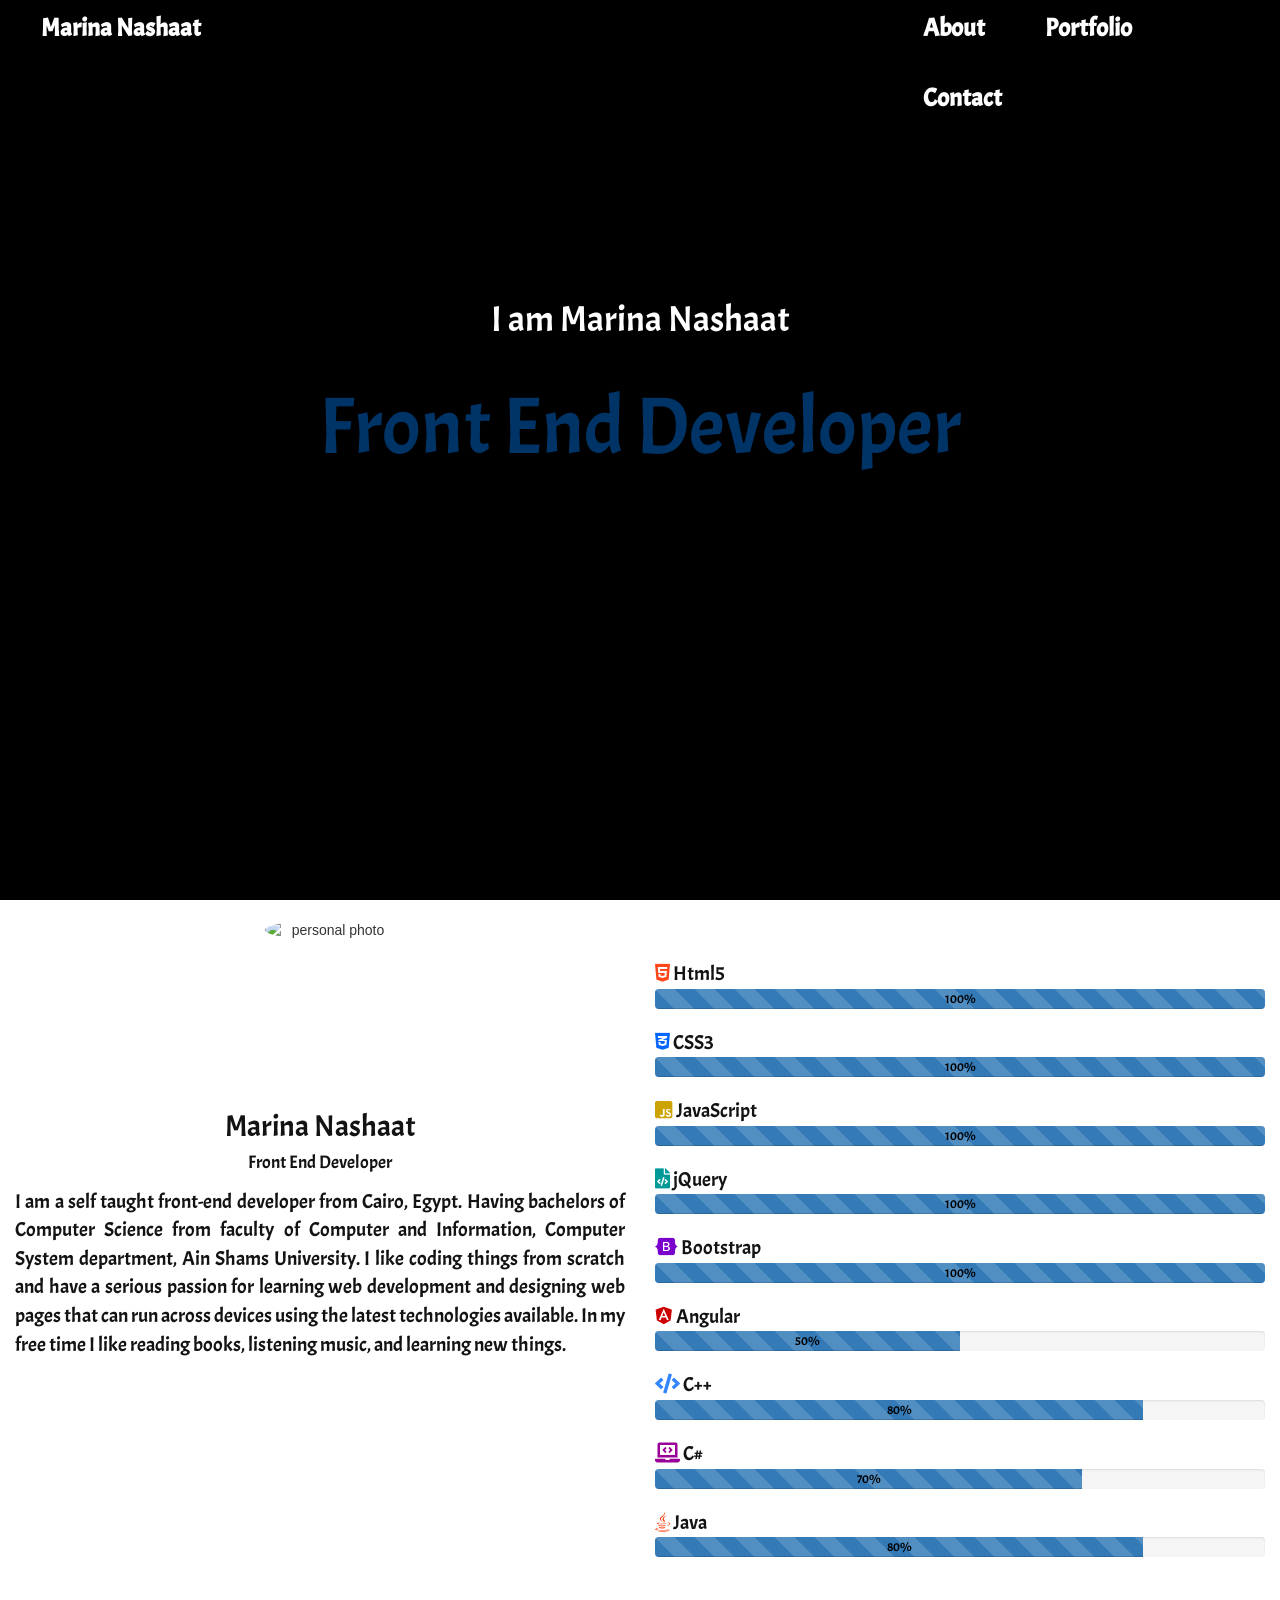
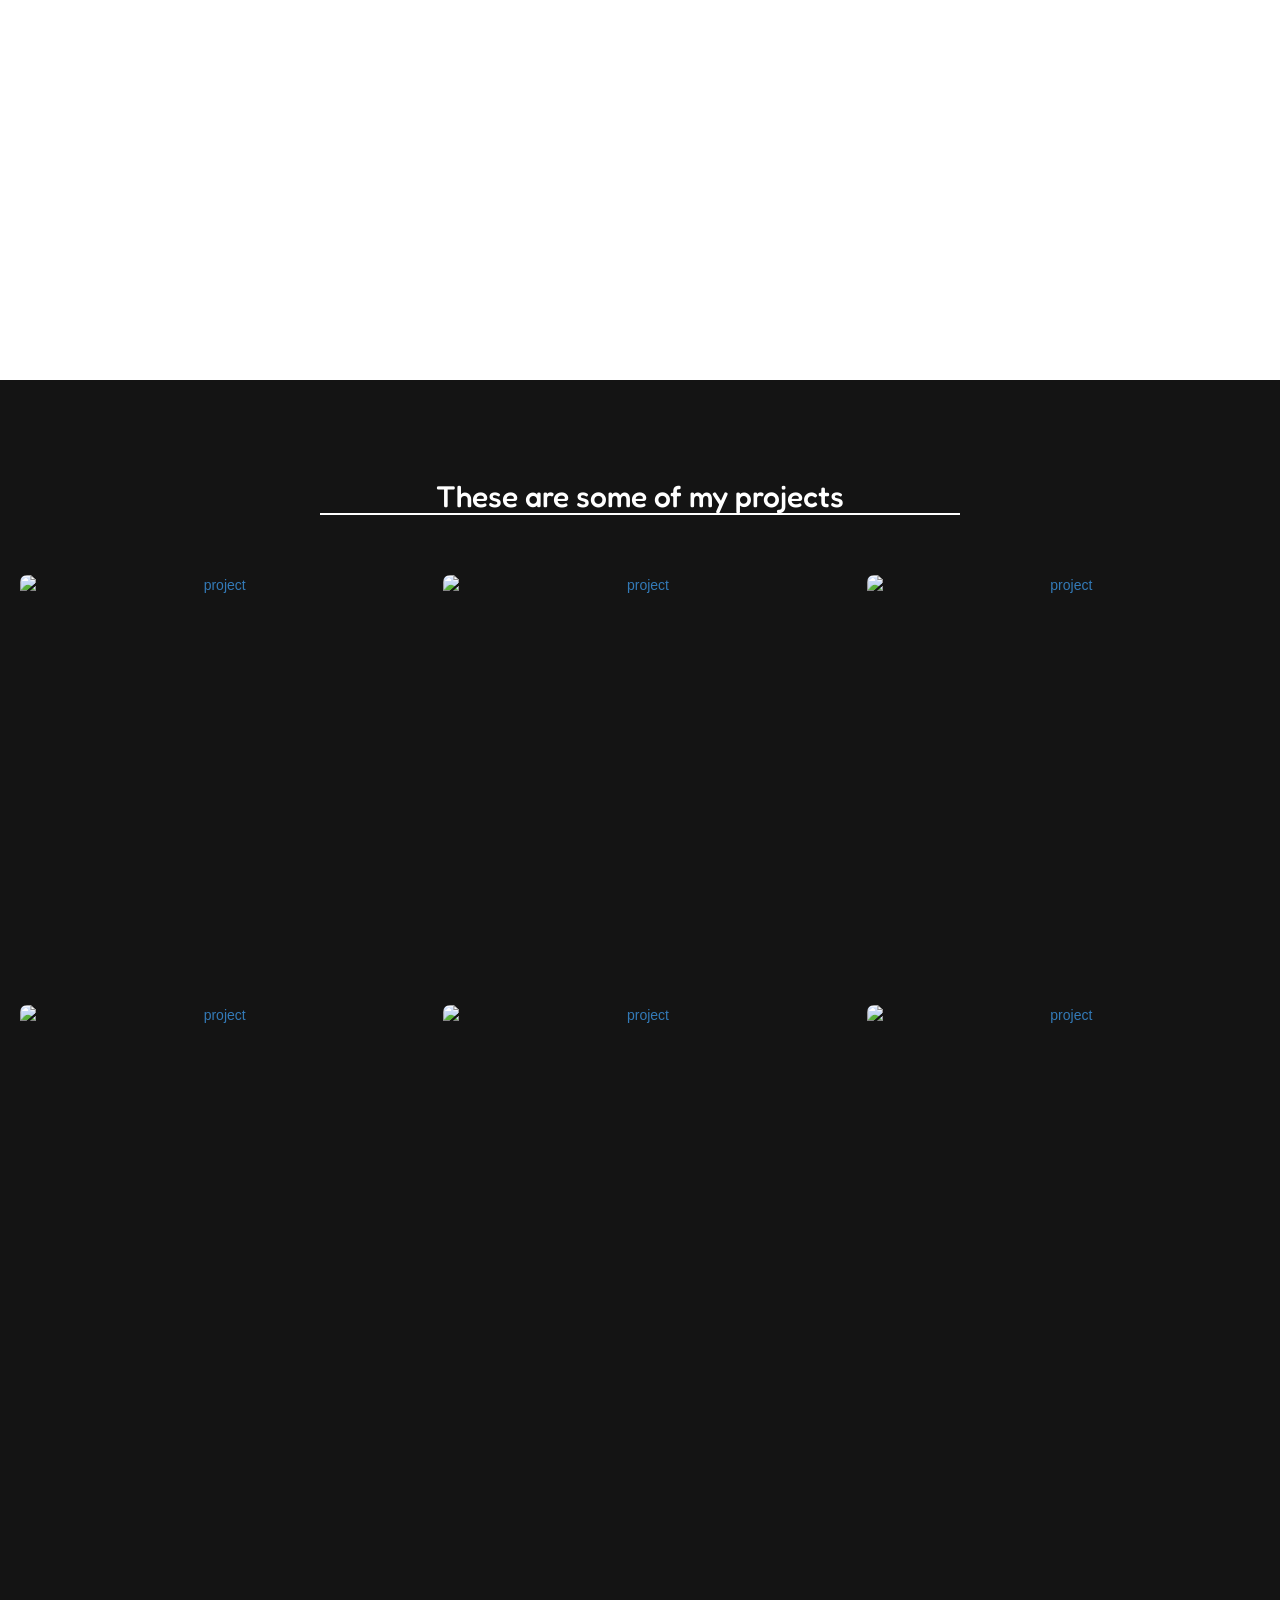
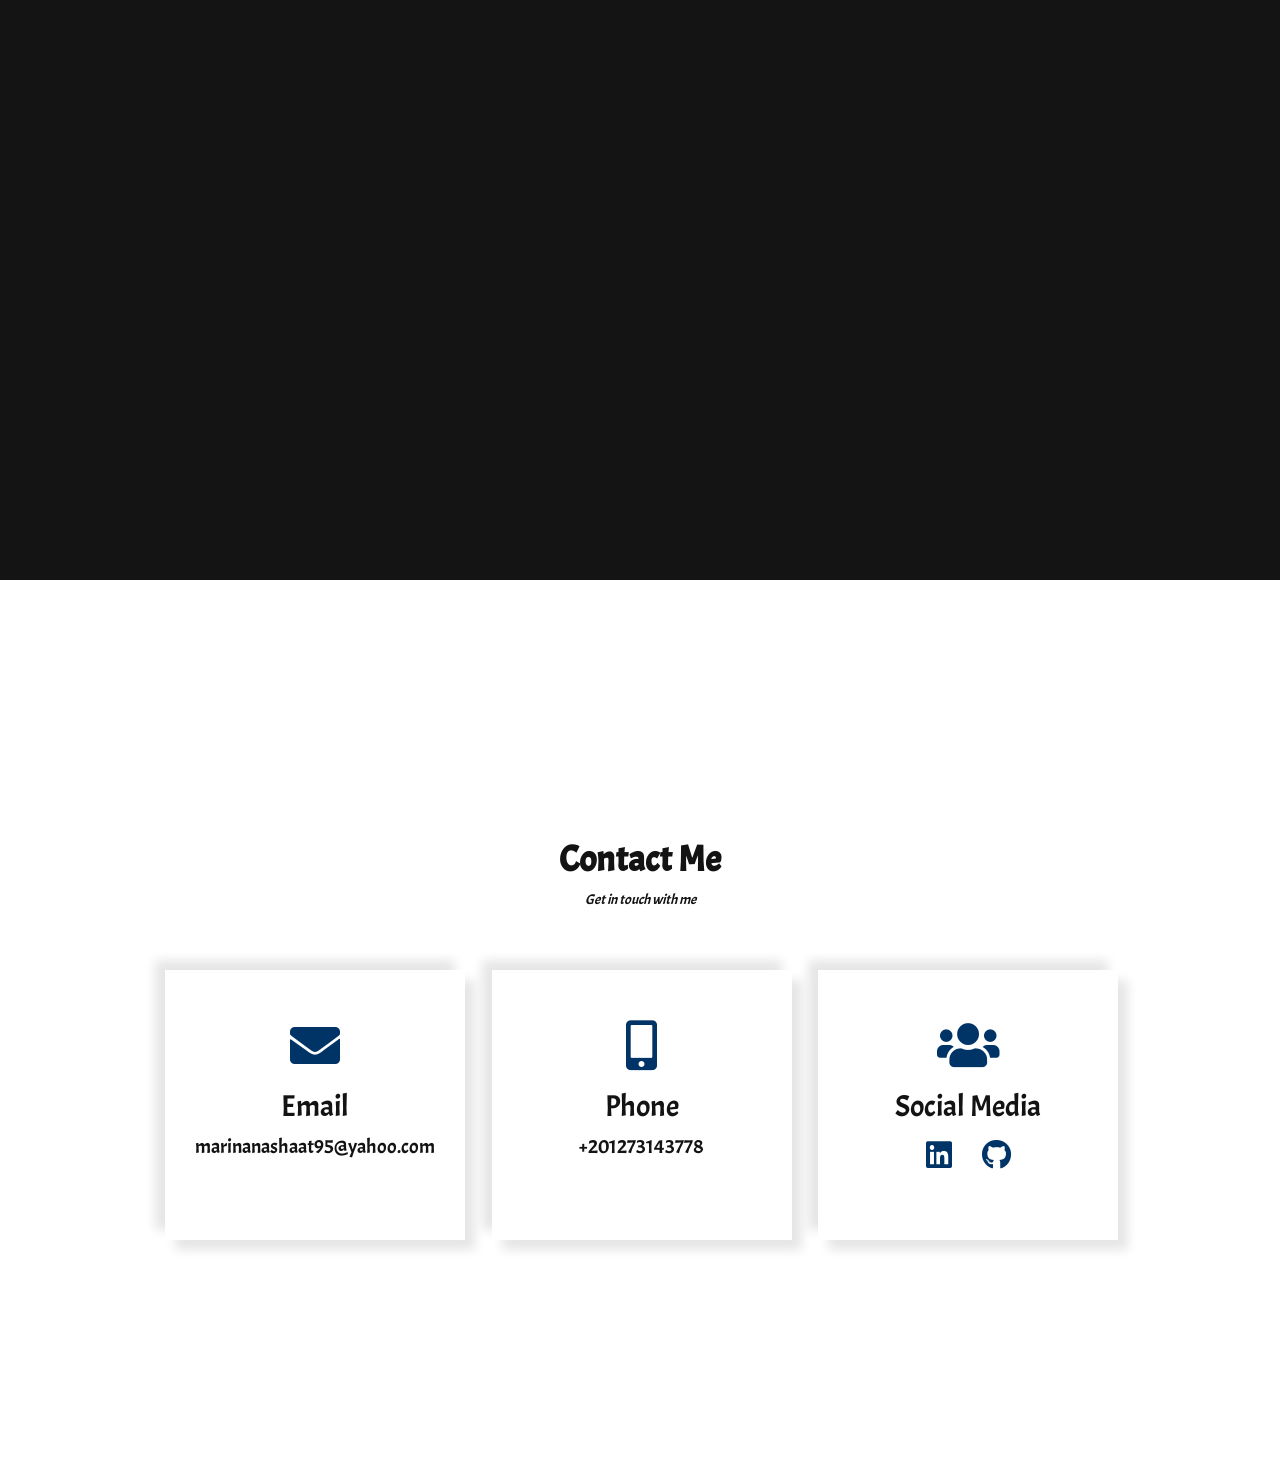
==== A Personal Portfolio.html @ 0602b3c5 "Create homepage" ====
<!DOCTYPE html>
<html lang="en">

<head>
    <title>My Portfolio</title>
    <link href="style.css" rel="stylesheet">
    <link href="https://use.fontawesome.com/releases/v5.8.2/css/all.css" rel="stylesheet" />
    <link rel="stylesheet" href="https://maxcdn.bootstrapcdn.com/bootstrap/3.4.1/css/bootstrap.min.css">
    <script src="https://ajax.googleapis.com/ajax/libs/jquery/3.4.1/jquery.min.js"></script>

    <script src="https://maxcdn.bootstrapcdn.com/bootstrap/3.4.1/js/bootstrap.min.js"></script>

    <link href="https://fonts.googleapis.com/css?family=Acme&display=swap" rel="stylesheet">
    <link href="https://fonts.googleapis.com/css?family=Indie+Flower&display=swap" rel="stylesheet">
    <link href="https://fonts.googleapis.com/css?family=Fredoka+One&display=swap" rel="stylesheet">





</head>

<body>
    <header class="nav-header">
        <div class="logo">
            <a href="#">
                Marina Nashaat
            </a>
        </div>
        <nav id="navbar">
            <a class="nav-link" href="#about-me">About</a>
            <a class="nav-link" href="#projects">Portfolio</a>
            <a class="nav-link" href="#contact">Contact</a>
        </nav>
    </header>
    <main>
        <section id="welcome-section">

            <h1 class="div-welcome">I am Marina Nashaat</h1>
            <P class="div-welcome">Front End Developer</P>
        </section>
        <section id="about-me" class="container">
            <div class="row">
                <div class="personal-info col-md-6 text-center">
                    <div class="img-div text-center">
                        <img src="https://github.com/MarinaNashaat/My-Portfolio/blob/master/mypic.png?raw=true" alt="personal photo" class="img-circle text-center">

                    </div>

                    <div class="info-div text-center">
                        <h2> Marina Nashaat</h2>
                        <h4>Front End Developer</h4>
                        <p style="text-align: justify">
                            I am a self taught front-end developer from Cairo, Egypt. Having bachelors of Computer Science from faculty of Computer and Information, Computer System department, Ain Shams University. I like coding things from scratch and have a serious passion for
                            learning web development and designing web pages that can run across devices using the latest technologies available. In my free time I like reading books, listening music, and learning new things.

                        </p>
                    </div>

                </div>
                <div class="skills col-md-6">
                    <span><i class="fab fa-html5" style="color:#ff471a"></i> Html5</span>
                    <div class="html-div progress ">
                        <div class="progress-bar progress-bar-striped active " style="width:100% ;color:black;">
                            100%
                        </div>
                    </div>


                    <span><i class="fab fa-css3-alt" style="color:#0066ff"></i> CSS3</span>
                    <div class="css-div progress">
                        <div class="progress-bar progress-bar-striped active " style="width:100% ;color:black">
                            100%
                        </div>
                    </div>

                    <span><i class="fab fa-js-square"style="color:#cca300"></i> JavaScript</span>
                    <div class="js-div progress">
                        <div class="progress-bar progress-bar-striped active " style="width:100%;color:black">
                            100%
                        </div>
                    </div>

                    <span><i class="fas fa-file-code"style="color:#009999"></i> jQuery</span>
                    <div class="jQ-div progress">
                        <div class="progress-bar progress-bar-striped active" style="width:100%;color:black">
                            100%
                        </div>
                    </div>

                    <span><i class="fab fa-bootstrap"style="color:#7a00cc"></i> Bootstrap</span>
                    <div class="bootstrap-div progress">
                        <div class="progress-bar progress-bar-striped active " style="width:100%;color:black">
                            100%
                        </div>
                    </div>

                    <span><i class="fab fa-angular"style="color:#cc0000"></i> Angular</span>
                    <div class="angular-div progress">
                        <div class="progress-bar progress-bar-striped active " style="width:50%;color:black">
                            50%
                        </div>
                    </div>

                    <span><i class="fas fa-code"style="color:#3385ff"></i> C++</span>
                    <div class="cplus-div progress">
                        <div class="progress-bar progress-bar-striped active " style="width:80%;color:black">
                            80%
                        </div>
                    </div>

                    <span><i class="fas fa-laptop-code"style="color:#990099"></i> C#</span>
                    <div class="csharp-div progress">
                        <div class="progress-bar progress-bar-striped active " style="width:70%;color:black">
                            70%
                        </div>
                    </div>

                    <span><i class="fab fa-java"style="color:#ff3300"></i> Java</span>
                    <div class="java-div progress">
                        <div class="progress-bar progress-bar-striped active " style="width:80%;color:black">
                            80%
                        </div>
                    </div>

                </div>
            </div>
        </section>
        <section id="projects">
            <h2 id="project-header">These are some of my projects
            </h2>
            <div class="projects-grid ">
                <div class="project-link">
                    <a href="https://marinanashaat.github.io/Build-a-Tribute-Page/" target="_blank" class="project-tile">
                        <div class="project-div">
                            <img class="project-img" src="https://raw.githubusercontent.com/freeCodeCamp/cdn/master/build/testable-projects-fcc/images/tribute.jpg" alt="project" />
                            <div class="project-title1">
                                <h2>
                                    Tribute Page
                                </h2>
                            </div>
                        </div>
                    </a>
                </div>

                <div class="project-link">
                    <a href="https://marinanashaat.github.io/JavaScript-Calculator/" target="_blank" class="project-tile">
                        <div class="project-div">
                            <img class="project-img" src="https://github.com/MarinaNashaat/JavaScript-Calculator/blob/master/image.png?raw=true" alt="project" />
                            <div class="project-title1">
                                <h2>
                                    JavaScript Calculator
                                </h2>
                            </div>
                        </div>
                    </a>
                </div>
                <div class="project-link">
                    <a href="https://marinanashaat.github.io/PixerArtMaker/" target="_blank" class="project-tile">
                        <div class="project-div">
                            <img class="project-img" src="https://github.com/MarinaNashaat/PixerArtMaker/blob/master/img.jpg?raw=true" alt="project" />
                            <div class="project-title1">
                                <h2>
                                    Pixel Maker
                                </h2>
                            </div>
                        </div>
                    </a>
                </div>
                <div class="project-link">
                    <a href="https://marinanashaat.github.io/Build-a-Product-Landing-Page/" target="_blank" class="project-tile">
                        <div class="project-div">
                            <img class="project-img" src="https://github.com/MarinaNashaat/Build-a-Product-Landing-Page/blob/master/img.jpg?raw=true" alt="project" />
                            <div class="project-title2">
                                <h2>
                                    Trombones Landing Page
                                </h2>
                            </div>
                        </div>
                    </a>
                </div>
                <div class="project-link">
                    <a href="https://marinanashaat.github.io/Samsung-Products-Land/" target="_blank" class="project-tile">
                        <div class="project-div">
                            <img class="project-img" src="https://github.com/MarinaNashaat/Samsung-Products-Land/blob/master/img.jpg?raw=true" alt="project" />
                            <div class="project-title2">
                                <h2>
                                    Samsung Landing Page
                                </h2>
                            </div>
                        </div>
                    </a>
                </div>
                <div class="project-link">
                    <a href="https://marinanashaat.github.io/Build-a-Survey-Form/" target="_blank" class="project-tile">
                        <div class="project-div">
                            <img class="project-img" src="https://github.com/MarinaNashaat/Build-a-Survey-Form/blob/master/img2.jpg?raw=true" alt="project" />
                            <div class="project-title2">
                                <h2>
                                    Survey Form
                                </h2>
                            </div>
                        </div>
                    </a>
                </div>

            </div>


        </section>
        <section id="contact">
            <div class="contact-header">
                <h1>Contact Me</h1>
                <p>Get in touch with me</p>

            </div>
            <div class="contact-links container">
                <div class="row">
                    <div class="col-md-4">
                        <div class="row-div text-center">
                            <i class="fas fa-envelope" style="font-size: 50px;color: #003366; padding-top: 50px;"></i>
                            <h2>Email</h2>
                            <span> marinanashaat95@yahoo.com</span>
                        </div>
                    </div>
                    <div class="col-md-4">
                        <div class="row-div text-center">
                            <i class="fas fa-mobile-alt" style="font-size: 50px;color: #003366; padding-top: 50px;"></i>
                            <h2>Phone</h2>
                            <span>+201273143778</span>
                        </div>
                    </div>
                    <div class="col-md-4">
                        <div class="row-div text-center">
                            <i class="fas fa-users" style="font-size: 50px;color: #003366; padding-top: 50px;"></i>
                            <h2>Social Media</h2>
                            <a href="https://www.linkedin.com/in/marina-nashaat-6566a9101/" target="_blank" class="btn contact-btn" data-toggle="tooltip" title="LinkedIn" data-placement="bottom"><i class="fab fa-linkedin"style="font-size: 30px;color: #003366"></i></a>
                            <a id="profile-link" href="https://github.com/marinanashaat" target="_blank" class="btn contact-btn" data-toggle="tooltip" title="GitHub" data-placement="bottom"><i class="fab fa-github" style="font-size: 30px;color: #003366"></i></a>
                        </div>
                    </div>
                </div>



            </div>
        </section>
    </main>

    <script src="script.js "></script>

</body>

</html>
---- style.css ----
html {
    box-sizing: border-box;
    margin: 0;
    padding: 0;
}

.nav-header {
    display: flex;
    position: fixed;
    top: 0;
    left: 0;
    right: 0;
    width: 100%;
    z-index: 9999;
    background-color: transparent;
    color: white;
    height: 70px;
    justify-content: space-around;
    text-align: center;
}

.logo {
    width: 20vw;
    display: block;
    margin-top: 10px;
}

.logo a {
    height: 100%;
    text-align: center;
    text-decoration: none;
    color: white;
    font-weight: bold;
    font-size: 1.8em;
    font-family: 'Acme', sans-serif;
    padding: 10px 20px 25px 20px;
    text-decoration: none;
}

.logo a:hover {
    background: white;
    color: #003366;
    text-decoration: none;
}

#navbar {
    display: block;
    margin-left: 650px;
}

.nav-link {
    float: left;
    height: 100%;
    text-align: center;
    padding: 10px 30px;
    text-decoration: none;
    color: white;
    font-weight: bold;
    font-size: 1.8em;
    font-family: 'Acme', sans-serif;
}

.nav-link a {
    text-decoration: none;
}

.nav-link:hover {
    background: white;
    color: #003366;
    text-decoration: none;
}

.active {
    background: white;
    color: #003366;
}

#welcome-section {
    background-image: url("https://github.com/MarinaNashaat/My-Portfolio/blob/master/Cover.gif?raw=true");
    background-repeat: no-repeat;
    background-size: 100% 100%;
    background-color: black;
    height: 100vh;
    margin-top: -20px;
    width: 100%;
}

.div-welcome {
    text-align: center;
    font-family: 'Acme', sans-serif;
    color: white;
    padding-top: 300px;
}

#welcome-section p {
    padding: 20px 60px;
    font-size: 80px;
    color: #003366;
}

#about-me {
    background-color: white;
    width: 100%;
    height: 120vh;
}

#about-me .row {
    padding-top: 20px;
}

.img-div {
    width: 130px;
    height: 130px;
}

.img-div img {
    margin-left: 250px;
}

.info-div {
    padding-top: 40px;
    font-size: 20px;
    color: rgb(19, 19, 19);
    font-family: 'Acme', sans-serif;
}

.info-div p {
    padding-top: 5px;
}

.skills {
    padding-top: 40px;
    font-family: 'Acme', sans-serif;
    color: rgb(19, 19, 19);
}

.skills span {
    font-size: 20px;
}

#projects {
    text-align: center;
    background-color: #141414;
    padding: 10rem 2rem;
    height: 200vh;
}

.projects-grid {
    display: grid;
    grid-template-columns: repeat(auto-fit, minmax(350px, 1fr));
    grid-template-rows: repeat(auto-fit, minmax(350px, 1fr));
    grid-gap: 3rem;
    width: 100%;
    max-width: 1280px;
    margin: 0 auto;
    margin-bottom: 6rem;
}

#projects #project-header {
    color: white;
    margin-bottom: 50px;
    margin: 0 auto 6rem auto;
    border-bottom: 0.2rem solid white;
    max-width: 640px;
    font-family: 'Fredoka One', sans-serif;
}

img {
    width: 100%;
    display: block;
}

.project-link {
    height: 400px;
    width: 100%;
    text-align: center;
    position: relative;
}

.project-div {
    height: 400px;
    width: 100%;
    opacity: 1;
    transition: .5s ease-in-out;
    border-radius: 7px;
}

.project-img {
    height: 100%;
    width: 100%;
    opacity: 1;
    transition: .5s ease-in-out;
    border-radius: 7px;
}

.project-link:hover .project-div .project-img {
    opacity: 0.3;
    transform: scale(1.1);
}

.project-title1 {
    position: absolute;
    background-color: #003366;
    top: 0;
    left: 0;
    right: 0;
    overflow: hidden;
    height: 0;
    width: 100%;
    transition: .5s ease;
    border-radius: 7px;
}

.project-title2 {
    position: absolute;
    background-color: #003366;
    bottom: 0;
    left: 0;
    right: 0;
    overflow: hidden;
    height: 0;
    width: 100%;
    transition: .5s ease;
    border-radius: 7px;
}

.project-div h2 {
    text-align: center;
    position: absolute;
    top: 50%;
    left: 50%;
    -webkit-transform: translate(-50%, -50%);
    -ms-transform: translate(-50%, -50%);
    transform: translate(-50%, -50%);
    font-family: 'Fredoka One', sans-serif;
    white-space: nowrap;
}

.project-link:hover .project-div .project-title1 {
    opacity: .7;
    height: 100%;
    transform: scale(1.1);
}

.project-link:hover .project-div .project-title2 {
    opacity: .7;
    height: 100%;
    transform: scale(1.1);
}

.project-link:hover .project-div h2 {
    color: #ffffff;
}

.project-link:hover {
    text-decoration: none;
}

.project-link:hover a:hover {
    text-decoration: none;
}

a {
    text-decoration: none;
}

#contact {
    display: flex;
    flex-direction: column;
    align-items: center;
    justify-content: center;
    background-color: white;
    width: 100%;
    height: 100vh;
}

.contact-header h1 {
    text-align: center;
    font-family: 'Acme', sans-serif;
    color: rgb(19, 19, 19);
    font-weight: bold;
}

.contact-header p {
    text-align: center;
    color: rgb(19, 19, 19);
    font-style: italic;
    font-family: 'Acme', sans-serif;
}

.contact-links {
    display: flex;
    justify-content: center;
    width: 100%;
    max-width: 980px;
    margin-top: 5rem;
}

.contact-btn {
    color: #003366;
    font-size: 55px;
}

.contact-btn:hover {
    opacity: 0.5;
    transform: scale(1.5);
}

.row-div {
    width: 300px;
    height: 270px;
    color: rgb(19, 19, 19);
    box-shadow: 10px 10px 10px rgb(230, 230, 230), -10px -10px 10px rgb(230, 230, 230);
}

.row-div span {
    font-size: 20px;
    font-family: 'Acme', sans-serif;
}

.row-div h2 {
    font-family: 'Acme', sans-serif;
}
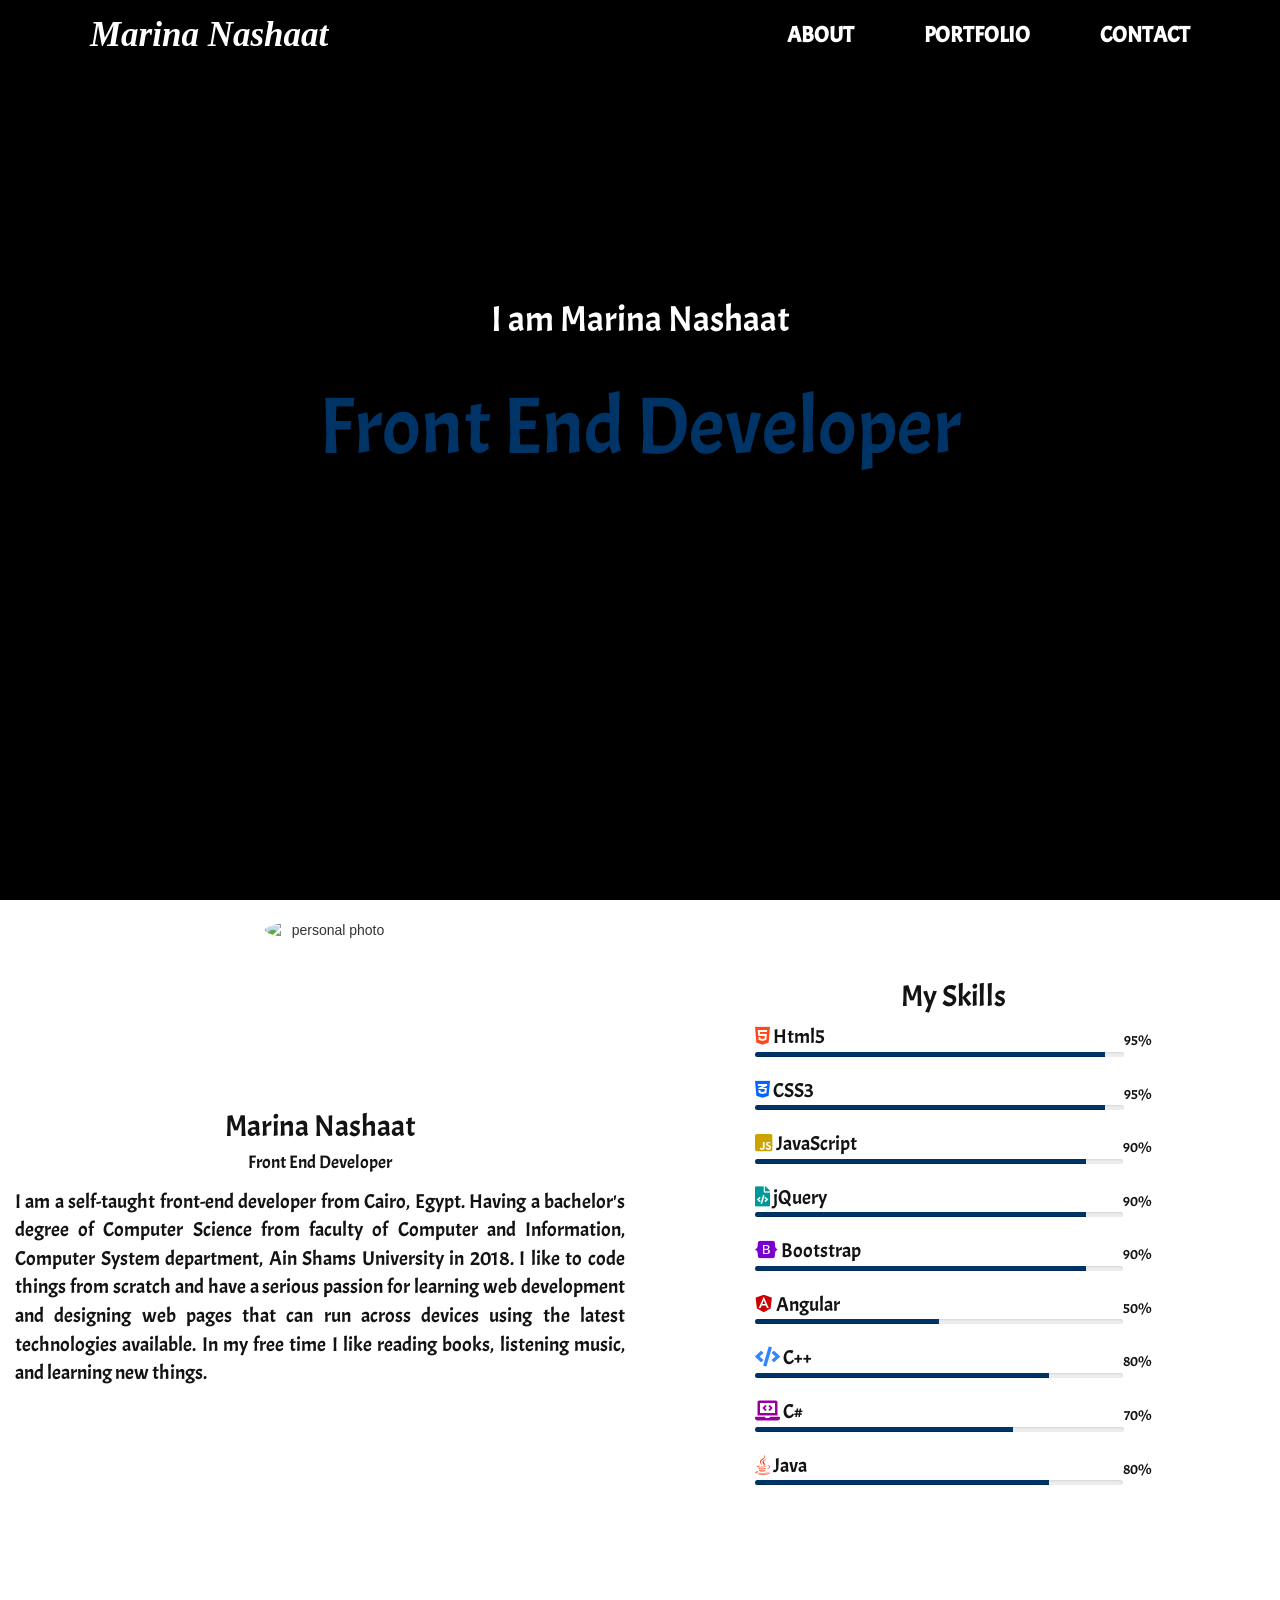
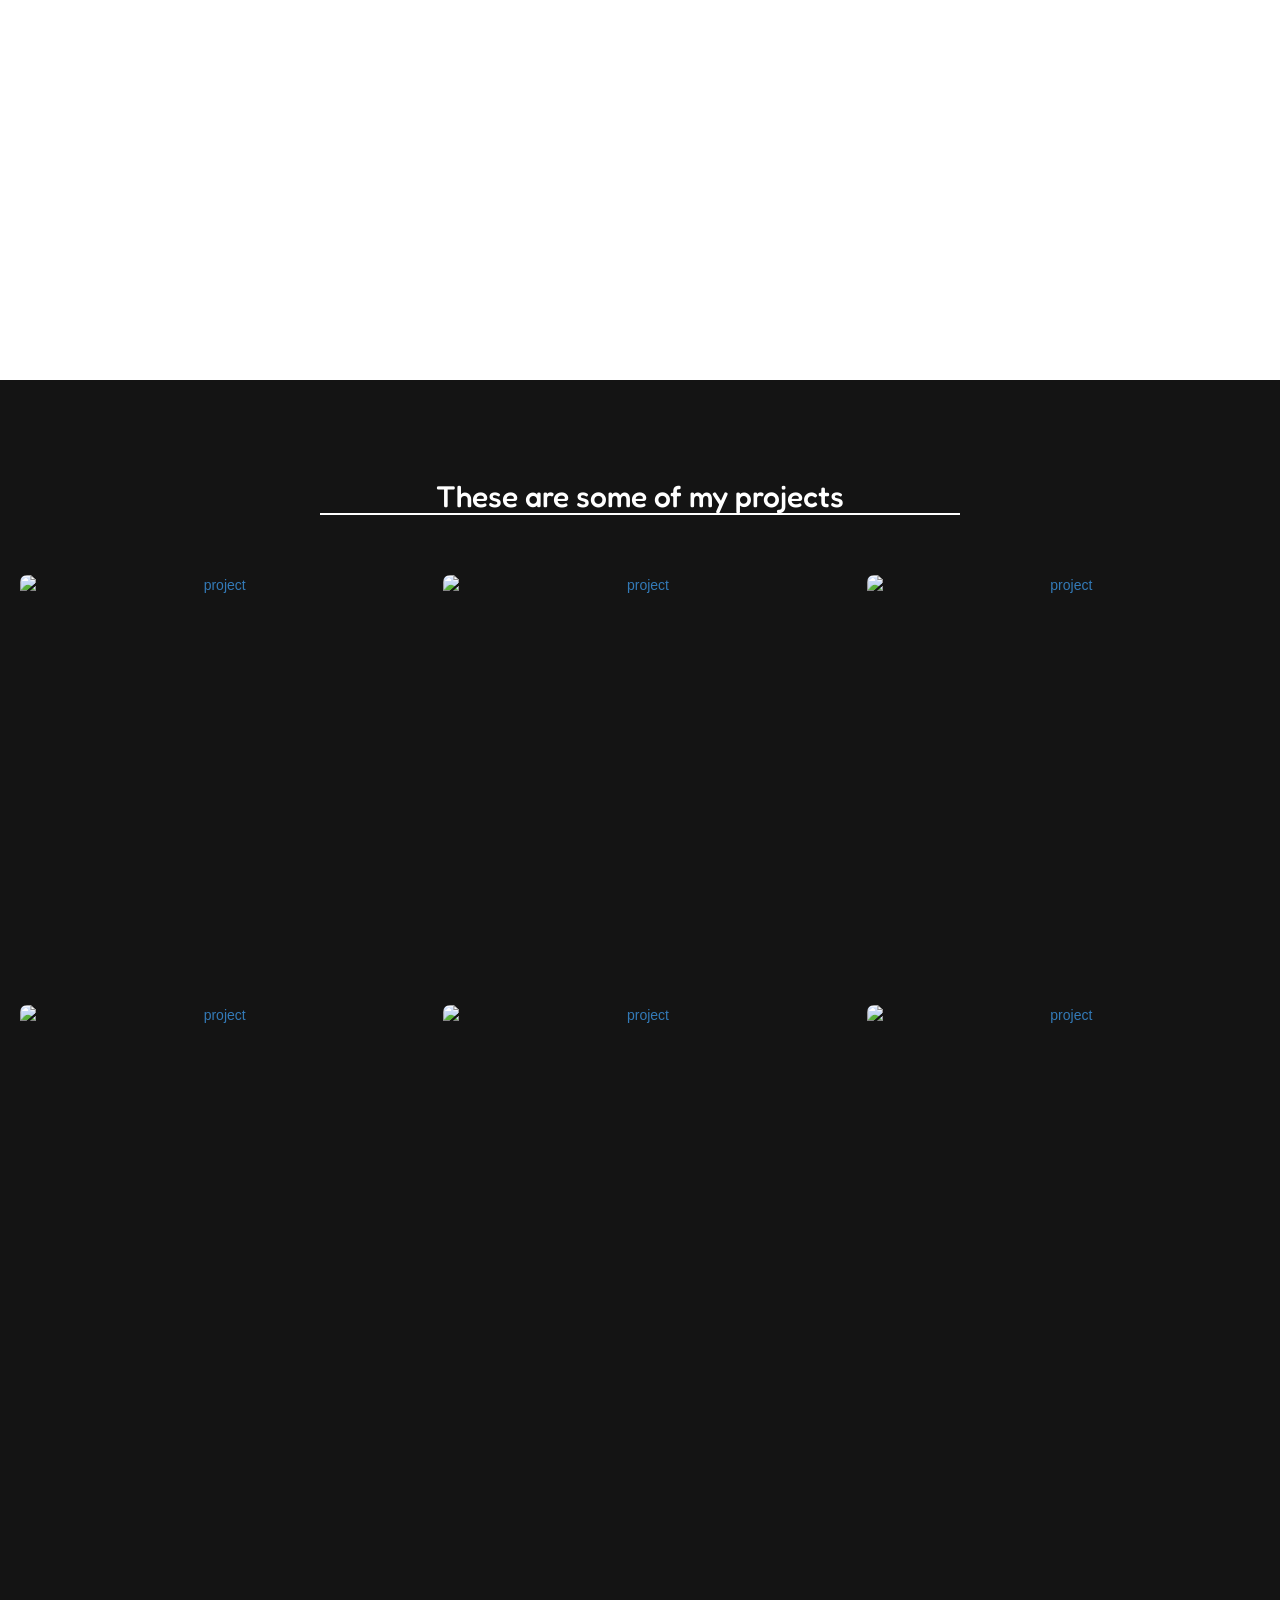
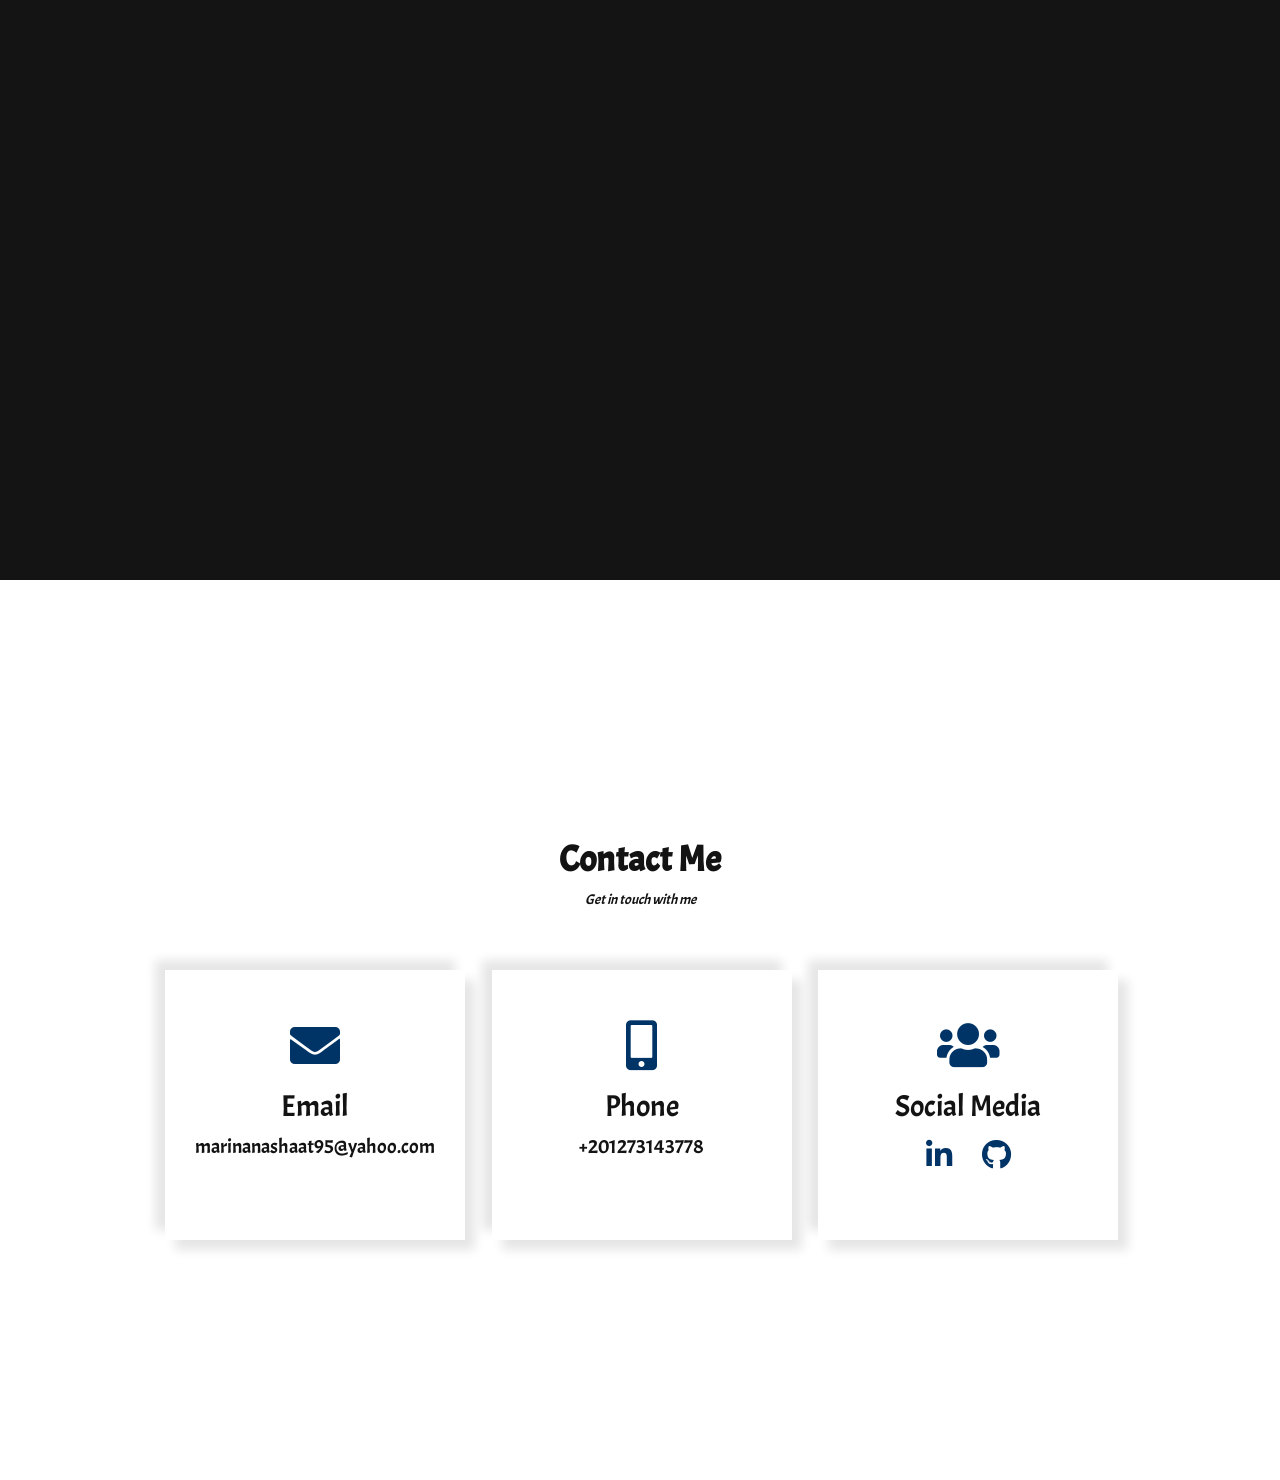
==== commit 098e921c: "Create homepage" ====
--- a/A Personal Portfolio.html
+++ b/A Personal Portfolio.html
@@ -3,6 +3,9 @@
 
 <head>
     <title>My Portfolio</title>
+    <meta charset="utf-8">
+    <meta name="viewport" content="width=device-width, initial-scale=1.0">
+
     <link href="style.css" rel="stylesheet">
     <link href="https://use.fontawesome.com/releases/v5.8.2/css/all.css" rel="stylesheet" />
     <link rel="stylesheet" href="https://maxcdn.bootstrapcdn.com/bootstrap/3.4.1/css/bootstrap.min.css">
@@ -13,6 +16,9 @@
     <link href="https://fonts.googleapis.com/css?family=Acme&display=swap" rel="stylesheet">
     <link href="https://fonts.googleapis.com/css?family=Indie+Flower&display=swap" rel="stylesheet">
     <link href="https://fonts.googleapis.com/css?family=Fredoka+One&display=swap" rel="stylesheet">
+    <link href="https://fonts.googleapis.com/css?family=Rochester&display=swap" rel="stylesheet">
+    <link rel="stylesheet" href="https://cdnjs.cloudflare.com/ajax/libs/font-awesome/4.7.0/css/font-awesome.min.css">
+
 
 
 
@@ -21,24 +27,36 @@
 </head>
 
 <body>
-    <header class="nav-header">
-        <div class="logo">
-            <a href="#">
-                Marina Nashaat
-            </a>
+    <nav class="navbar navbar-default navbar-fixed-top ">
+        <div class="container">
+            <div class="navbar-header">
+                <button type="button" class="navbar-toggle collapsed" data-toggle="collapse" data-target="#navbar" aria-expanded="false" aria-controls="navbar">
+                        <span class="glyphicon glyphicon-menu-hamburger" aria-hidden="true"></span>
+                </button>
+                <div class="logo">
+                    <a href="#" class="logo-link">
+                        Marina Nashaat
+                    </a>
+                </div>
+            </div>
+            <div id="navbar" class="collapse navbar-collapse">
+                <ul class="nav navbar-nav navbar-right">
+                    <li id="about-link"> <a class="menu-item-1" href="#about-me">About</a></li>
+                    <li id="porto-link"><a class="menu-item-2" href="#projects">Portfolio</a></li>
+                    <li id="contact-link"> <a class="menu-item-3" href="#contact">Contact</a></li>
+
+                </ul>
+            </div>
         </div>
-        <nav id="navbar">
-            <a class="nav-link" href="#about-me">About</a>
-            <a class="nav-link" href="#projects">Portfolio</a>
-            <a class="nav-link" href="#contact">Contact</a>
-        </nav>
-    </header>
+    </nav>
+
     <main>
-        <section id="welcome-section">
+        <div id="welcome-section">
 
             <h1 class="div-welcome">I am Marina Nashaat</h1>
             <P class="div-welcome">Front End Developer</P>
-        </section>
+        </div>
+
         <section id="about-me" class="container">
             <div class="row">
                 <div class="personal-info col-md-6 text-center">
@@ -51,81 +69,90 @@
                         <h2> Marina Nashaat</h2>
                         <h4>Front End Developer</h4>
                         <p style="text-align: justify">
-                            I am a self taught front-end developer from Cairo, Egypt. Having bachelors of Computer Science from faculty of Computer and Information, Computer System department, Ain Shams University. I like coding things from scratch and have a serious passion for
-                            learning web development and designing web pages that can run across devices using the latest technologies available. In my free time I like reading books, listening music, and learning new things.
-
+                            I am a self-taught front-end developer from Cairo, Egypt. Having a bachelor's degree of Computer Science from faculty of Computer and Information, Computer System department, Ain Shams University in 2018. I like to code things from scratch and have a
+                            serious passion for learning web development and designing web pages that can run across devices using the latest technologies available. In my free time I like reading books, listening music, and learning new things.
                         </p>
                     </div>
 
                 </div>
-                <div class="skills col-md-6">
+                <div class="skills col-md-4">
+                    <h2 class="text-center">My Skills</h2>
                     <span><i class="fab fa-html5" style="color:#ff471a"></i> Html5</span>
+                    <h5>95%</h5>
                     <div class="html-div progress ">
-                        <div class="progress-bar progress-bar-striped active " style="width:100% ;color:black;">
-                            100%
+                        <div class="progress-bar " style="width:95%">
                         </div>
                     </div>
 
 
                     <span><i class="fab fa-css3-alt" style="color:#0066ff"></i> CSS3</span>
+                    <h5>95%</h5>
+
                     <div class="css-div progress">
-                        <div class="progress-bar progress-bar-striped active " style="width:100% ;color:black">
-                            100%
+                        <div class="progress-bar " style="width:95%">
                         </div>
                     </div>
 
                     <span><i class="fab fa-js-square"style="color:#cca300"></i> JavaScript</span>
+                    <h5>90%</h5>
+
                     <div class="js-div progress">
-                        <div class="progress-bar progress-bar-striped active " style="width:100%;color:black">
-                            100%
+                        <div class="progress-bar" style="width:90%">
                         </div>
                     </div>
 
                     <span><i class="fas fa-file-code"style="color:#009999"></i> jQuery</span>
+                    <h5>90%</h5>
+
                     <div class="jQ-div progress">
-                        <div class="progress-bar progress-bar-striped active" style="width:100%;color:black">
-                            100%
+                        <div class="progress-bar " style="width:90%">
                         </div>
                     </div>
 
                     <span><i class="fab fa-bootstrap"style="color:#7a00cc"></i> Bootstrap</span>
+                    <h5>90%</h5>
+
                     <div class="bootstrap-div progress">
-                        <div class="progress-bar progress-bar-striped active " style="width:100%;color:black">
-                            100%
+                        <div class="progress-bar " style="width:90%">
                         </div>
                     </div>
 
                     <span><i class="fab fa-angular"style="color:#cc0000"></i> Angular</span>
+                    <h5>50%</h5>
+
                     <div class="angular-div progress">
-                        <div class="progress-bar progress-bar-striped active " style="width:50%;color:black">
-                            50%
+                        <div class="progress-bar " style="width:50%">
                         </div>
                     </div>
 
                     <span><i class="fas fa-code"style="color:#3385ff"></i> C++</span>
+                    <h5>80%</h5>
+
                     <div class="cplus-div progress">
-                        <div class="progress-bar progress-bar-striped active " style="width:80%;color:black">
-                            80%
+                        <div class="progress-bar " style="width:80%">
                         </div>
                     </div>
 
                     <span><i class="fas fa-laptop-code"style="color:#990099"></i> C#</span>
+                    <h5>70%</h5>
+
                     <div class="csharp-div progress">
-                        <div class="progress-bar progress-bar-striped active " style="width:70%;color:black">
-                            70%
+                        <div class="progress-bar" style="width:70%">
                         </div>
                     </div>
 
                     <span><i class="fab fa-java"style="color:#ff3300"></i> Java</span>
+                    <h5>80%</h5>
+
                     <div class="java-div progress">
-                        <div class="progress-bar progress-bar-striped active " style="width:80%;color:black">
-                            80%
+                        <div class="progress-bar" style="width:80%">
                         </div>
                     </div>
 
                 </div>
             </div>
         </section>
+
         <section id="projects">
             <h2 id="project-header">These are some of my projects
             </h2>
@@ -208,6 +235,7 @@
 
 
         </section>
+
         <section id="contact">
             <div class="contact-header">
                 <h1>Contact Me</h1>
@@ -245,7 +273,6 @@
             </div>
         </section>
     </main>
-
     <script src="script.js "></script>
 
 </body>
--- a/style.css
+++ b/style.css
@@ -4,75 +4,155 @@
     padding: 0;
 }
 
-.nav-header {
-    display: flex;
-    position: fixed;
-    top: 0;
-    left: 0;
-    right: 0;
+.navbar {
     width: 100%;
     z-index: 9999;
-    background-color: transparent;
+    background-color: transparent !important;
+    background: transparent;
     color: white;
-    height: 70px;
-    justify-content: space-around;
-    text-align: center;
+    text-shadow: 2px 2px 5px black;
+    transition: background-color 1s ease 0s;
+    border: none !important;
+    border-radius: 0;
 }
 
 .logo {
-    width: 20vw;
     display: block;
     margin-top: 10px;
 }
 
 .logo a {
-    height: 100%;
-    text-align: center;
-    text-decoration: none;
-    color: white;
+    text-align: center;
+    text-decoration: none;
+    color: rgb(255, 255, 255);
     font-weight: bold;
-    font-size: 1.8em;
-    font-family: 'Acme', sans-serif;
-    padding: 10px 20px 25px 20px;
-    text-decoration: none;
+    font-style: italic;
+    font-size: 2.5em;
+    font-family: 'Rochester', cursive;
+    padding: 5px 20px 5px 20px;
+    text-decoration: none;
+    text-transform: capitalize;
 }
 
 .logo a:hover {
-    background: white;
-    color: #003366;
-    text-decoration: none;
-}
-
-#navbar {
+    border: 1px solid white;
+    color: white !important;
+    border-radius: 5px;
+    text-decoration: none;
+    text-shadow: 2px 2px 5px rgb(77, 76, 76);
+}
+
+.logo a:focus {
+    color: white !important;
+    text-decoration: none;
+}
+
+.navbar-default .navbar-nav {
     display: block;
-    margin-left: 650px;
-}
-
-.nav-link {
+    list-style: none;
+    margin-top: 10px;
+}
+
+.navbar-default .navbar-nav li {
+    text-align: center;
     float: left;
-    height: 100%;
-    text-align: center;
-    padding: 10px 30px;
-    text-decoration: none;
-    color: white;
+    padding: 0 20px 55px 20px;
+    text-decoration: none;
+    text-transform: uppercase;
     font-weight: bold;
-    font-size: 1.8em;
-    font-family: 'Acme', sans-serif;
-}
-
-.nav-link a {
-    text-decoration: none;
-}
-
-.nav-link:hover {
-    background: white;
-    color: #003366;
-    text-decoration: none;
-}
-
-.active {
-    background: white;
-    color: #003366;
+    font-size: 1.6em;
+    font-family: 'Acme', sans-serif;
+}
+
+.navbar-default .navbar-nav li a {
+    text-decoration: none;
+    color: white !important;
+}
+
+.navbar-default .navbar-nav li a:hover {
+    border: 1px solid white;
+    color: white !important;
+    border-radius: 5px;
+    text-decoration: none;
+    text-shadow: 2px 2px 5px rgb(77, 76, 76);
+}
+
+.navbar-default .navbar-toggle {
+    border-color: transparent;
+    color: #fff !important;
+}
+
+nav.navbar.active {
+    background-color: #003366 !important;
+    transition: all 0.5s ease-in-out;
+    color: white !important;
+}
+
+.activebar {
+    border: 1px solid white;
+    border-radius: 5px;
+}
+
+.navbar-default .navbar-toggle:hover,
+.navbar-default .navbar-toggle:focus {
+    background-color: transparent !important;
+    border-color: white;
+}
+
+@media screen and (min-width: 200px) and (max-width: 576px) {
+    .logo {
+        margin-top: 20px;
+        margin-left: 10px;
+    }
+    .logo a {
+        font-size: 1.2em;
+        padding: 15px 20px 5px 20px;
+    }
+    .navbar-default .navbar-nav li {
+        font-size: 1.4em;
+        width: 100%;
+        padding: 10px;
+        text-align: left;
+    }
+}
+
+@media screen and (min-width:576px) and (max-width: 768px) {
+    .logo {
+        margin-top: 15px;
+        margin-left: 20px;
+    }
+    .logo a {
+        font-size: 1.4em;
+        padding: 10px 25px 8px 25px;
+    }
+    .navbar-default .navbar-nav li {
+        font-size: 1.4em;
+        width: 100%;
+        padding: 10px;
+        text-align: left;
+    }
+}
+
+@media screen and (min-width:768px) and (max-width: 1200px) {
+    .logo {
+        margin-top: 15px;
+    }
+    .logo a {
+        font-size: 1.8em;
+        padding: 10px 15px 8px 25px;
+    }
+    .navbar-default .navbar-nav li {
+        font-size: 1.2em;
+    }
+    .navbar {
+        height: 70px;
+    }
+}
+
+@media screen and (min-width:1200px) {
+    .navbar {
+        height: 70px;
+    }
 }
 
 #welcome-section {
@@ -98,6 +178,27 @@
     color: #003366;
 }
 
+@media screen and (max-width: 576px) {
+    #welcome-section {
+        width: 100%;
+    }
+    .div-welcome {
+        text-align: center;
+    }
+    #welcome-section h1 {
+        font-size: 20px;
+    }
+    #welcome-section p {
+        font-size: 40px;
+    }
+}
+
+@media screen and (min-width:576px) and (max-width: 768px) {}
+
+@media screen and (min-width:768px) and (max-width: 1200px) {}
+
+@media screen and (min-width:1200px) {}
+
 #about-me {
     background-color: white;
     width: 100%;
@@ -129,6 +230,7 @@
 }
 
 .skills {
+    margin-left: 100px;
     padding-top: 40px;
     font-family: 'Acme', sans-serif;
     color: rgb(19, 19, 19);
@@ -137,6 +239,55 @@
 .skills span {
     font-size: 20px;
 }
+
+.skills .progress {
+    height: 5px;
+    background-color: #ededed;
+}
+
+.skills h5 {
+    display: block;
+    float: right;
+}
+
+.progress .progress-bar {
+    background-color: #003366;
+    height: 100%;
+}
+
+@media screen and (max-width: 576px) {
+    #about-me {
+        height: 200vh;
+    }
+    .img-div img {
+        margin-left: 210px;
+    }
+    .skills {
+        margin-left: 50px;
+        padding: 20px 30px;
+    }
+    .info-div p {
+        display: block;
+        font-size: 13px;
+    }
+}
+
+@media screen and (min-width:576px) and (max-width: 768px) {
+    #about-me {
+        height: 200vh;
+    }
+    .img-div img {
+        margin-left: 260px;
+    }
+    .skills {
+        margin-left: 50px;
+        padding: 20px 30px;
+    }
+}
+
+@media screen and (min-width:768px) and (max-width: 1200px) {}
+
+@media screen and (min-width:1200px) {}
 
 #projects {
     text-align: center;
@@ -264,6 +415,14 @@
     text-decoration: none;
 }
 
+@media screen and (max-width: 576px) {}
+
+@media screen and (min-width:576px) and (max-width: 768px) {}
+
+@media screen and (min-width:768px) and (max-width: 1200px) {}
+
+@media screen and (min-width:1200px) {}
+
 #contact {
     display: flex;
     flex-direction: column;
@@ -320,4 +479,12 @@
 
 .row-div h2 {
     font-family: 'Acme', sans-serif;
-}+}
+
+@media screen and (max-width: 576px) {}
+
+@media screen and (min-width:576px) and (max-width: 768px) {}
+
+@media screen and (min-width:768px) and (max-width: 1200px) {}
+
+@media screen and (min-width:1200px) {}
